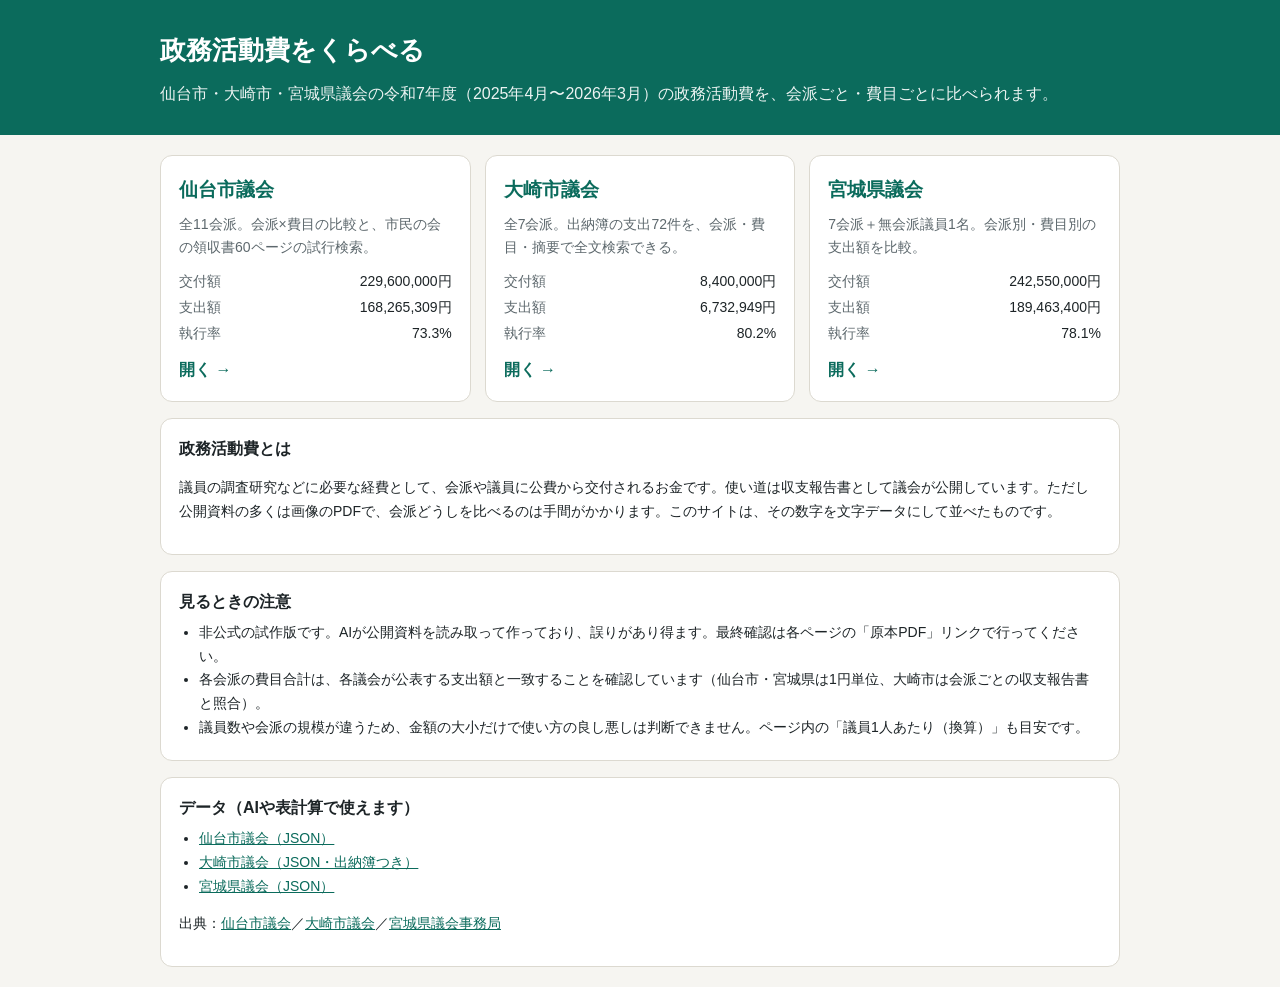
==== index.html @ 9409f754 "Add files via upload" ====
<!DOCTYPE html><html lang="ja"><head><meta charset="utf-8"><meta name="viewport" content="width=device-width,initial-scale=1">
<title>政務活動費をくらべる｜仙台市・大崎市・宮城県（令和7年度）</title>
<meta name="description" content="仙台市議会・大崎市議会・宮城県議会の政務活動費（令和7年度）を、会派ごと・費目ごとに比べられる市民向けデータベース。">
<style>body{margin:0;background:#f6f5f1;color:#1d2427;font-family:"Hiragino Kaku Gothic ProN","Yu Gothic","Meiryo",sans-serif;line-height:1.7}
header{background:#0b6b5c;color:#fff;padding:28px 20px}header h1{margin:0 auto;max-width:960px;font-size:26px}header p{margin:8px auto 0;max-width:960px;opacity:.92}
main{max-width:960px;margin:0 auto;padding:20px}.g{display:grid;grid-template-columns:repeat(auto-fit,minmax(260px,1fr));gap:14px}
.c{background:#fff;border:1px solid #dcd9d0;border-radius:12px;padding:18px;text-decoration:none;color:inherit;display:block}.c:hover{border-color:#0b6b5c;box-shadow:0 2px 10px rgba(0,0,0,.08)}
.c h2{margin:0 0 6px;font-size:19px;color:#0b6b5c}.c p{margin:0 0 10px;font-size:14px;color:#5d686d}dl{display:grid;grid-template-columns:auto 1fr;gap:2px 12px;margin:0 0 10px;font-size:14px}dt{color:#5d686d}dd{margin:0;text-align:right;font-variant-numeric:tabular-nums}.c span{color:#0b6b5c;font-weight:700}
.b{background:#fff;border:1px solid #dcd9d0;border-radius:12px;padding:16px 18px;margin-top:16px;font-size:14px}.b h3{margin:0 0 6px;font-size:16px}ul{margin:4px 0;padding-left:20px}a{color:#0b6b5c}</style></head><body>
<header><h1>政務活動費をくらべる</h1><p>仙台市・大崎市・宮城県議会の令和7年度（2025年4月〜2026年3月）の政務活動費を、会派ごと・費目ごとに比べられます。</p></header>
<main><div class="g"><a class="c" href="sendai.html"><h2>仙台市議会</h2><p>全11会派。会派×費目の比較と、市民の会の領収書60ページの試行検索。</p><dl><dt>交付額</dt><dd>229,600,000円</dd><dt>支出額</dt><dd>168,265,309円</dd><dt>執行率</dt><dd>73.3%</dd></dl><span>開く →</span></a><a class="c" href="osaki.html"><h2>大崎市議会</h2><p>全7会派。出納簿の支出72件を、会派・費目・摘要で全文検索できる。</p><dl><dt>交付額</dt><dd>8,400,000円</dd><dt>支出額</dt><dd>6,732,949円</dd><dt>執行率</dt><dd>80.2%</dd></dl><span>開く →</span></a><a class="c" href="miyagi.html"><h2>宮城県議会</h2><p>7会派＋無会派議員1名。会派別・費目別の支出額を比較。</p><dl><dt>交付額</dt><dd>242,550,000円</dd><dt>支出額</dt><dd>189,463,400円</dd><dt>執行率</dt><dd>78.1%</dd></dl><span>開く →</span></a></div>
<div class="b"><h3>政務活動費とは</h3><p>議員の調査研究などに必要な経費として、会派や議員に公費から交付されるお金です。使い道は収支報告書として議会が公開しています。ただし公開資料の多くは画像のPDFで、会派どうしを比べるのは手間がかかります。このサイトは、その数字を文字データにして並べたものです。</p></div>
<div class="b"><h3>見るときの注意</h3><ul><li>非公式の試作版です。AIが公開資料を読み取って作っており、誤りがあり得ます。最終確認は各ページの「原本PDF」リンクで行ってください。</li><li>各会派の費目合計は、各議会が公表する支出額と一致することを確認しています（仙台市・宮城県は1円単位、大崎市は会派ごとの収支報告書と照合）。</li><li>議員数や会派の規模が違うため、金額の大小だけで使い方の良し悪しは判断できません。ページ内の「議員1人あたり（換算）」も目安です。</li></ul></div>
<div class="b"><h3>データ（AIや表計算で使えます）</h3><ul><li><a href="data-sendai.json">仙台市議会（JSON）</a></li><li><a href="data-osaki.json">大崎市議会（JSON・出納簿つき）</a></li><li><a href="data-miyagi.json">宮城県議会（JSON）</a></li></ul>
<p>出典：<a href="https://www.gikai.city.sendai.jp/disclosure/activity/yearly/r7/index.html">仙台市議会</a>／<a href="https://www.city.osaki.miyagi.jp/shisei/shiseijoho/sigikai/5_1/2/21482.html">大崎市議会</a>／<a href="https://www.pref.miyagi.jp/documents/3291/080701seikatsu-kishahatsu.pdf">宮城県議会事務局</a></p></div></main></body></html>
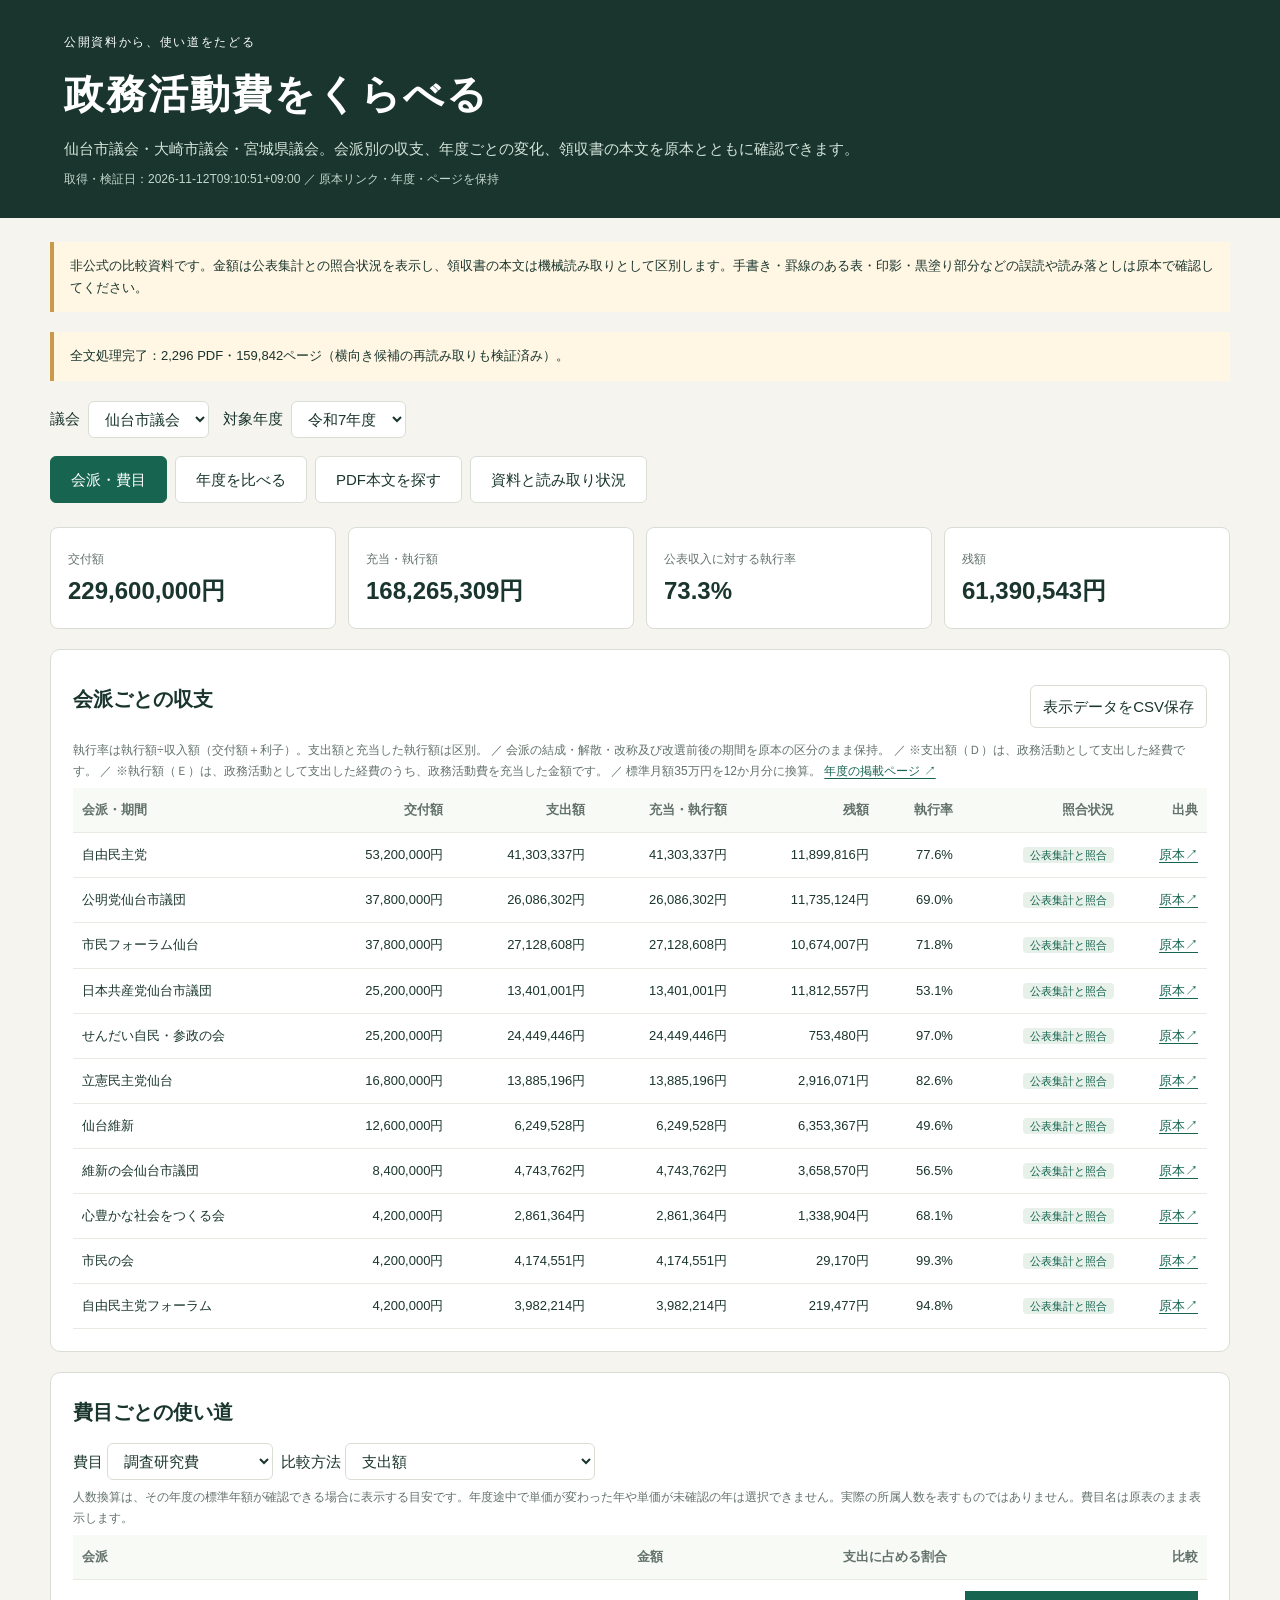
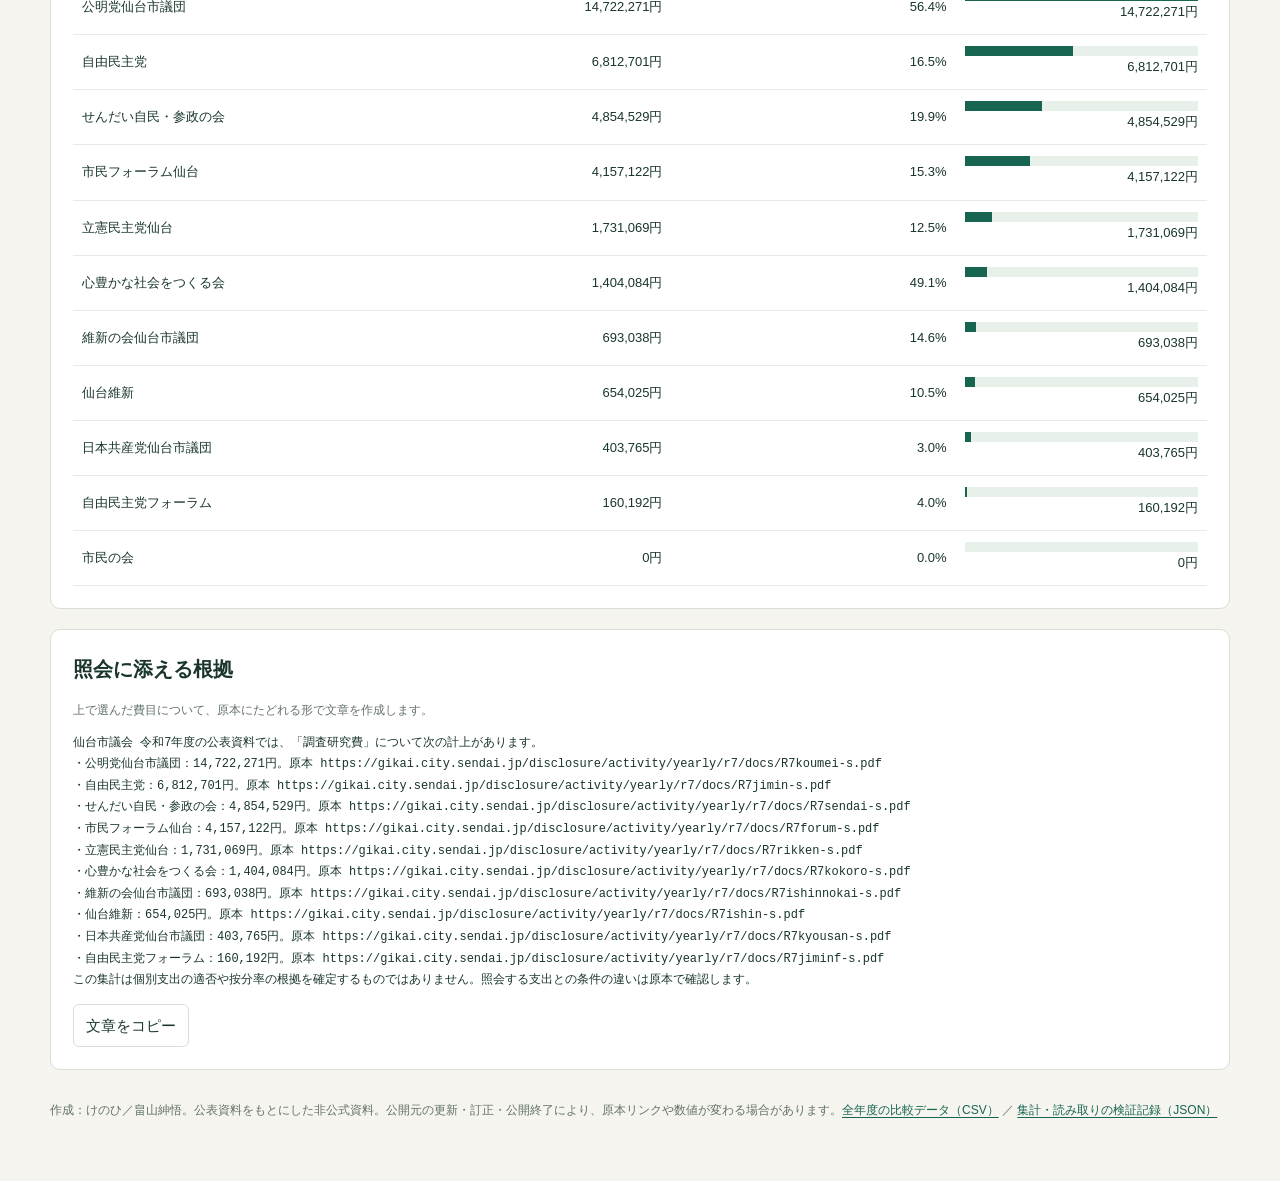
==== commit 50c3bd6c: "政務活動費の公開全年度比較とPDF全文検索を追加 仙台・大崎・宮城の公開資料2,296本・159,842ページを収録。 直近3年度／全公開年度を切り替え、会派・費目・年度と原本を確認できる。  検証:" ====
--- a/index.html
+++ b/index.html
@@ -1,15 +1,10 @@
-<!DOCTYPE html><html lang="ja"><head><meta charset="utf-8"><meta name="viewport" content="width=device-width,initial-scale=1">
-<title>政務活動費をくらべる｜仙台市・大崎市・宮城県（令和7年度）</title>
-<meta name="description" content="仙台市議会・大崎市議会・宮城県議会の政務活動費（令和7年度）を、会派ごと・費目ごとに比べられる市民向けデータベース。">
-<style>body{margin:0;background:#f6f5f1;color:#1d2427;font-family:"Hiragino Kaku Gothic ProN","Yu Gothic","Meiryo",sans-serif;line-height:1.7}
-header{background:#0b6b5c;color:#fff;padding:28px 20px}header h1{margin:0 auto;max-width:960px;font-size:26px}header p{margin:8px auto 0;max-width:960px;opacity:.92}
-main{max-width:960px;margin:0 auto;padding:20px}.g{display:grid;grid-template-columns:repeat(auto-fit,minmax(260px,1fr));gap:14px}
-.c{background:#fff;border:1px solid #dcd9d0;border-radius:12px;padding:18px;text-decoration:none;color:inherit;display:block}.c:hover{border-color:#0b6b5c;box-shadow:0 2px 10px rgba(0,0,0,.08)}
-.c h2{margin:0 0 6px;font-size:19px;color:#0b6b5c}.c p{margin:0 0 10px;font-size:14px;color:#5d686d}dl{display:grid;grid-template-columns:auto 1fr;gap:2px 12px;margin:0 0 10px;font-size:14px}dt{color:#5d686d}dd{margin:0;text-align:right;font-variant-numeric:tabular-nums}.c span{color:#0b6b5c;font-weight:700}
-.b{background:#fff;border:1px solid #dcd9d0;border-radius:12px;padding:16px 18px;margin-top:16px;font-size:14px}.b h3{margin:0 0 6px;font-size:16px}ul{margin:4px 0;padding-left:20px}a{color:#0b6b5c}</style></head><body>
-<header><h1>政務活動費をくらべる</h1><p>仙台市・大崎市・宮城県議会の令和7年度（2025年4月〜2026年3月）の政務活動費を、会派ごと・費目ごとに比べられます。</p></header>
-<main><div class="g"><a class="c" href="sendai.html"><h2>仙台市議会</h2><p>全11会派。会派×費目の比較と、市民の会の領収書60ページの試行検索。</p><dl><dt>交付額</dt><dd>229,600,000円</dd><dt>支出額</dt><dd>168,265,309円</dd><dt>執行率</dt><dd>73.3%</dd></dl><span>開く →</span></a><a class="c" href="osaki.html"><h2>大崎市議会</h2><p>全7会派。出納簿の支出72件を、会派・費目・摘要で全文検索できる。</p><dl><dt>交付額</dt><dd>8,400,000円</dd><dt>支出額</dt><dd>6,732,949円</dd><dt>執行率</dt><dd>80.2%</dd></dl><span>開く →</span></a><a class="c" href="miyagi.html"><h2>宮城県議会</h2><p>7会派＋無会派議員1名。会派別・費目別の支出額を比較。</p><dl><dt>交付額</dt><dd>242,550,000円</dd><dt>支出額</dt><dd>189,463,400円</dd><dt>執行率</dt><dd>78.1%</dd></dl><span>開く →</span></a></div>
-<div class="b"><h3>政務活動費とは</h3><p>議員の調査研究などに必要な経費として、会派や議員に公費から交付されるお金です。使い道は収支報告書として議会が公開しています。ただし公開資料の多くは画像のPDFで、会派どうしを比べるのは手間がかかります。このサイトは、その数字を文字データにして並べたものです。</p></div>
-<div class="b"><h3>見るときの注意</h3><ul><li>非公式の試作版です。AIが公開資料を読み取って作っており、誤りがあり得ます。最終確認は各ページの「原本PDF」リンクで行ってください。</li><li>各会派の費目合計は、各議会が公表する支出額と一致することを確認しています（仙台市・宮城県は1円単位、大崎市は会派ごとの収支報告書と照合）。</li><li>議員数や会派の規模が違うため、金額の大小だけで使い方の良し悪しは判断できません。ページ内の「議員1人あたり（換算）」も目安です。</li></ul></div>
-<div class="b"><h3>データ（AIや表計算で使えます）</h3><ul><li><a href="data-sendai.json">仙台市議会（JSON）</a></li><li><a href="data-osaki.json">大崎市議会（JSON・出納簿つき）</a></li><li><a href="data-miyagi.json">宮城県議会（JSON）</a></li></ul>
-<p>出典：<a href="https://www.gikai.city.sendai.jp/disclosure/activity/yearly/r7/index.html">仙台市議会</a>／<a href="https://www.city.osaki.miyagi.jp/shisei/shiseijoho/sigikai/5_1/2/21482.html">大崎市議会</a>／<a href="https://www.pref.miyagi.jp/documents/3291/080701seikatsu-kishahatsu.pdf">宮城県議会事務局</a></p></div></main></body></html>+<!doctype html><html lang="ja"><head><meta charset="utf-8"><meta name="viewport" content="width=device-width,initial-scale=1"><title>政務活動費をくらべる｜仙台・大崎・宮城</title><link rel="stylesheet" href="style.css"></head><body>
+<header><div class="eyebrow">公開資料から、使い道をたどる</div><h1>政務活動費をくらべる</h1><p>仙台市議会・大崎市議会・宮城県議会。会派別の収支、年度ごとの変化、領収書の本文を原本とともに確認できます。</p><p class="note" style="color:#c4d7cd" id="updated"></p></header>
+<main><div class="notice">非公式の比較資料です。金額は公表集計との照合状況を表示し、領収書の本文は機械読み取りとして区別します。手書き・罫線のある表・印影・黒塗り部分などの誤読や読み落としは原本で確認してください。</div>
+<div id="pipelineStatus" class="notice" role="status"></div><div class="controls"><label>議会 <select id="council"><option value="sendai">仙台市議会</option><option value="osaki">大崎市議会</option><option value="miyagi">宮城県議会</option></select></label><label>対象年度 <select id="year"></select></label></div>
+<nav aria-label="表示内容"><button data-tab="overview" class="active">会派・費目</button><button data-tab="compare">年度を比べる</button><button data-tab="search">PDF本文を探す</button><button data-tab="coverage">資料と読み取り状況</button></nav>
+<section id="overview"><div class="kpis" id="kpis"></div><div class="card"><div class="toolbar"><h2>会派ごとの収支</h2><button id="downloadSummary">表示データをCSV保存</button></div><p class="note" id="yearNotes"></p><div class="scroll"><table id="factions"></table></div></div><div class="card"><h2>費目ごとの使い道</h2><div class="row"><label>費目 <select id="category"></select></label><label>比較方法 <select id="metric"><option value="amount">支出額</option><option value="share">支出に占める割合</option><option value="equivalent">交付額で換算した1人年あたり</option></select></label></div><p class="note">人数換算は、その年度の標準年額が確認できる場合に表示する目安です。年度途中で単価が変わった年や単価が未確認の年は選択できません。実際の所属人数を表すものではありません。費目名は原表のまま表示します。</p><div class="scroll"><table id="categories"></table></div></div><div class="card"><h2>照会に添える根拠</h2><p class="note">上で選んだ費目について、原本にたどれる形で文章を作成します。</p><pre id="inquiry"></pre><button id="copyInquiry">文章をコピー</button><span id="copyStatus" class="note" aria-live="polite"></span></div></section>
+<section id="compare" class="hidden"><div class="card"><div class="toolbar"><h2>年度ごとの変化</h2><div class="row"><button id="last3" class="active">直近3年度</button><button id="allYears">公開全年度</button></div></div><p class="note">改選で分かれた期間は、重複のない期間を年度内で合算します。会派の名称・構成や制度の変更があるため、同じ会派の継続を推定して結び付けません。</p><div class="scroll"><table id="timeline"></table></div></div><div class="card"><h2>費目別の年度比較</h2><select id="compareCategory"></select><p class="note">原表の費目名が一致するものを比較します。資料にない費目や欠損値は「未確認」と表示します。</p><div class="scroll"><table id="categoryTimeline"></table></div></div><div class="card"><h2>会派名を選んで変化を見る</h2><select id="compareFaction"></select><p class="note">原表の名称が完全に一致する行だけを表示します。同名でも所属議員が同じとは限りません。</p><div class="scroll"><table id="factionTimeline"></table></div></div></section>
+<section id="search" class="hidden"><div class="card"><h2>公開PDFの本文検索</h2><p class="note">年度を選び、「本文を読み込む」で検索対象を準備します。結果はPDFのページ単位で表示し、同じ支出の伝票と領収書を別の支出として合計しません。</p><div class="row"><label><input type="checkbox" id="searchAll">この議会の公開全年度を対象にする</label><button id="loadSearch" class="primary">本文を読み込む</button></div><div id="searchStatus" class="note" aria-live="polite"></div><div class="filters"><input id="query" type="search" placeholder="例：通信費 印刷 タブレット（空白区切りでAND検索）" aria-label="PDF検索語"><select id="searchFaction" aria-label="検索する会派"><option value="">全会派</option></select><select id="searchKind" aria-label="資料の種類"><option value="">すべての資料</option><option value="summary">収支報告・集計</option><option value="receipts">領収書・証拠書類</option><option value="activity">活動・実績報告</option><option value="other">その他</option></select></div><div class="toolbar"><span id="hitCount" class="note" aria-live="polite"></span><button id="exportHits">検索結果をCSV保存</button></div><div id="hits"></div><button id="moreHits" class="hidden">さらに表示</button></div></section>
+<section id="coverage" class="hidden"><div class="coveragegrid" id="coverageCards"></div><div class="card"><h2>年度・資料別の処理状況</h2><p class="note">「読み取り完了」は全ページのテキスト抽出またはOCRが実行された状態です。内容の人手校正や、支払先・金額・按分率を支出ごとに確定した状態とは区別します。「文字なし」には白紙・画像・黒塗り・読み取り不能が含まれるため原本確認が必要です。</p><div class="scroll"><table id="coverageTable"></table></div></div><div class="card"><div class="toolbar"><h2>原本PDF一覧</h2><button id="downloadManifest">台帳をCSV保存</button></div><p class="note">原本は各議会が公開するURLへリンクします。取得時のSHA-256とページ数を台帳に記録しています。</p><div class="scroll"><table id="sources"></table></div></div></section>
+<footer>作成：けのひ／畠山紳悟。公表資料をもとにした非公式資料。公開元の更新・訂正・公開終了により、原本リンクや数値が変わる場合があります。<a href="比較データ.csv" download>全年度の比較データ（CSV）</a> ／ <a href="audit.json" download>集計・読み取りの検証記録（JSON）</a></footer></main><script src="app-data.js"></script><script src="app.js"></script></body></html>
--- a/style.css
+++ b/style.css
@@ -0,0 +1 @@
+:root{--ink:#19352d;--muted:#63726b;--green:#176551;--light:#e7f0e9;--paper:#f5f4ee;--line:#d9ded5;--amber:#895000}*{box-sizing:border-box}body{margin:0;color:var(--ink);background:var(--paper);font:15px/1.7 'Yu Gothic','Meiryo',sans-serif}header{padding:32px max(5vw,20px) 22px;background:var(--ink);color:#fff}header a{color:#d6eade;font-size:12px}h1{font-size:clamp(26px,4vw,40px);letter-spacing:.05em;margin:8px 0}h2{font-size:20px;margin:0 0 14px}h3{font-size:16px}p{margin:7px 0}header p{color:#d4e4db;max-width:800px}.eyebrow{font-size:12px;letter-spacing:.14em}main{max-width:1220px;margin:auto;padding:24px 20px 60px}button,select,input{font:inherit;border:1px solid var(--line);border-radius:6px;padding:8px 12px;background:#fff;color:var(--ink)}button{cursor:pointer}button:hover{border-color:var(--green)}button.active,button.primary{background:var(--green);color:#fff;border-color:var(--green)}button:disabled{opacity:.5;cursor:wait}a{color:var(--green);text-underline-offset:3px}nav,.controls,.row{display:flex;gap:8px;align-items:center;flex-wrap:wrap}nav{margin:16px 0 24px}nav button{padding:10px 20px}.controls{margin-bottom:18px;gap:14px}.controls label{display:flex;gap:8px;align-items:center}.card{background:white;border:1px solid var(--line);border-radius:10px;margin-bottom:20px;padding:22px}.note{font-size:12px;color:var(--muted)}.notice{border-left:4px solid #c99a4a;background:#fff6e4;padding:13px 16px;margin-bottom:20px;font-size:13px}.kpis{display:grid;grid-template-columns:repeat(4,1fr);gap:12px;margin:20px 0}.kpi{background:white;border:1px solid var(--line);padding:17px;border-radius:8px}.kpi b{display:block;font-size:24px;font-variant-numeric:tabular-nums}.kpi span{font-size:12px;color:var(--muted)}.scroll{overflow:auto}table{width:100%;border-collapse:collapse;font-size:13px;font-variant-numeric:tabular-nums}td,th{text-align:right;padding:11px 9px;border-bottom:1px solid #e8eae4;white-space:nowrap}th{color:var(--muted);font-weight:600;background:#f8faf6}td:first-child,th:first-child{text-align:left}tbody tr:hover{background:#f8faf7}.bartrack{height:10px;background:var(--light);min-width:90px}.bar{height:10px;background:var(--green)}.badge{font-size:11px;background:var(--light);color:var(--green);padding:2px 7px;border-radius:4px;white-space:nowrap}.pending{background:#fff2d9;color:var(--amber)}.hit{padding:16px 0;border-bottom:1px solid var(--line)}.hit p{white-space:pre-wrap;overflow-wrap:anywhere;font-size:13px}.hit h3{margin:0}.filters{display:grid;grid-template-columns:2fr 1fr 1fr;gap:9px;margin:12px 0}.filters input{min-width:0;width:100%}.hidden{display:none!important}.toolbar{display:flex;justify-content:space-between;align-items:center;gap:10px;margin:10px 0;flex-wrap:wrap}details{margin:10px 0}summary{cursor:pointer}pre{font:12px/1.8 Consolas,monospace;white-space:pre-wrap;word-break:break-word}footer{font-size:12px;color:var(--muted);margin-top:30px}mark{background:#ffe59a}#searchStatus{min-height:1.7em}.coveragegrid{display:grid;grid-template-columns:repeat(3,1fr);gap:12px}.coveragegrid .card{padding:16px}.coveragegrid h3{margin:0}.empty{padding:20px;color:var(--muted)}@media(max-width:700px){header{padding:22px 20px}main{padding:18px 12px}.card{padding:16px}.kpis{grid-template-columns:repeat(2,1fr)}.kpi b{font-size:20px}.filters{grid-template-columns:1fr}.coveragegrid{grid-template-columns:1fr}nav button{padding:8px 12px}.controls label{width:100%}}
